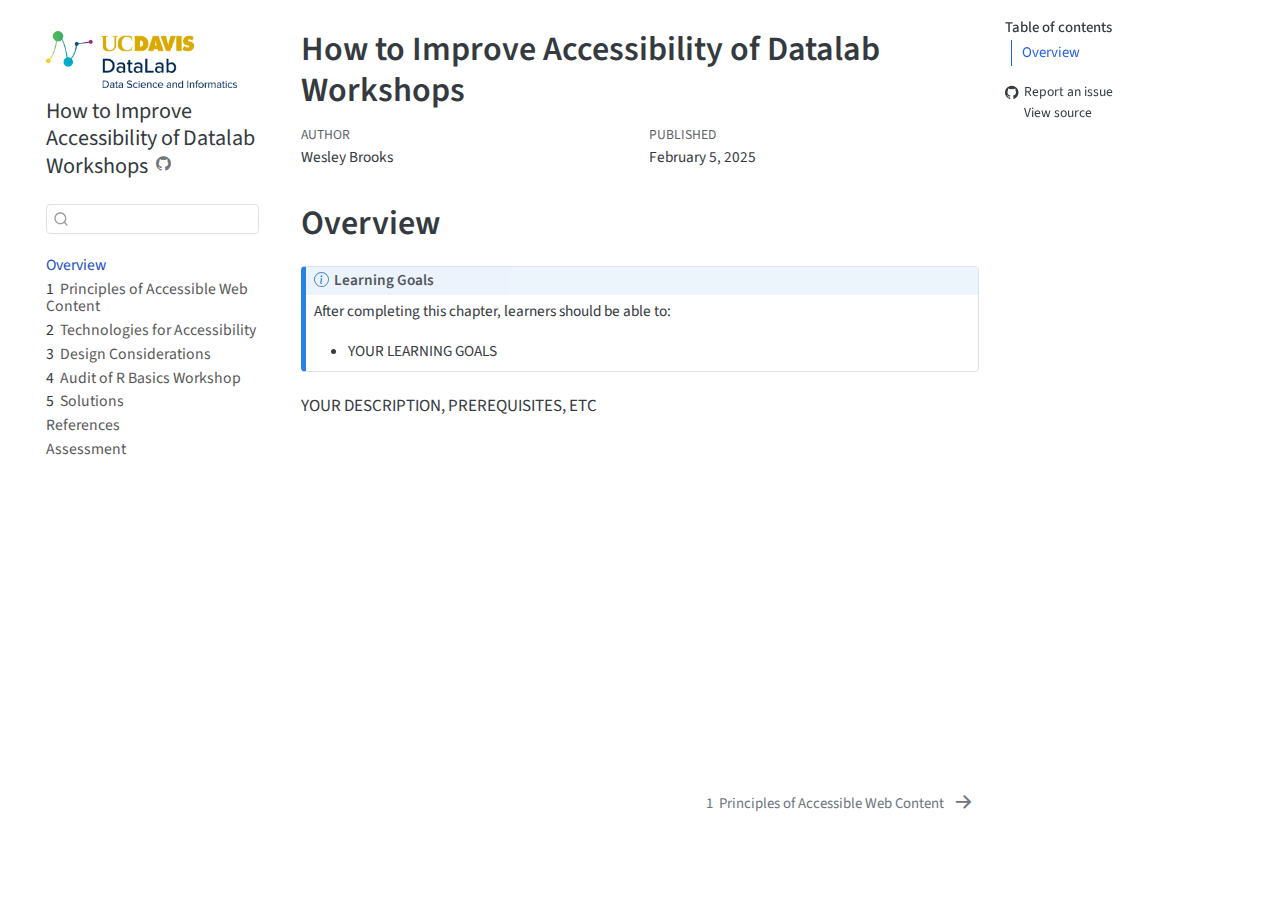
==== docs/index.html @ 793fce04 "completed a draft of the reader" ====
<!DOCTYPE html>
<html xmlns="http://www.w3.org/1999/xhtml" lang="en" xml:lang="en"><head>

<meta charset="utf-8">
<meta name="generator" content="quarto-1.6.40">

<meta name="viewport" content="width=device-width, initial-scale=1.0, user-scalable=yes">

<meta name="author" content="Wesley Brooks">
<meta name="dcterms.date" content="2025-02-05">

<title>How to Improve Accessibility of Datalab Workshops</title>
<style>
code{white-space: pre-wrap;}
span.smallcaps{font-variant: small-caps;}
div.columns{display: flex; gap: min(4vw, 1.5em);}
div.column{flex: auto; overflow-x: auto;}
div.hanging-indent{margin-left: 1.5em; text-indent: -1.5em;}
ul.task-list{list-style: none;}
ul.task-list li input[type="checkbox"] {
  width: 0.8em;
  margin: 0 0.8em 0.2em -1em; /* quarto-specific, see https://github.com/quarto-dev/quarto-cli/issues/4556 */ 
  vertical-align: middle;
}
</style>


<script src="site_libs/quarto-nav/quarto-nav.js"></script>
<script src="site_libs/quarto-nav/headroom.min.js"></script>
<script src="site_libs/clipboard/clipboard.min.js"></script>
<script src="site_libs/quarto-search/autocomplete.umd.js"></script>
<script src="site_libs/quarto-search/fuse.min.js"></script>
<script src="site_libs/quarto-search/quarto-search.js"></script>
<meta name="quarto:offset" content="./">
<link href="./chapters/01_principles.html" rel="next">
<script src="site_libs/quarto-html/quarto.js"></script>
<script src="site_libs/quarto-html/popper.min.js"></script>
<script src="site_libs/quarto-html/tippy.umd.min.js"></script>
<script src="site_libs/quarto-html/anchor.min.js"></script>
<link href="site_libs/quarto-html/tippy.css" rel="stylesheet">
<link href="site_libs/quarto-html/quarto-syntax-highlighting-549806ee2085284f45b00abea8c6df48.css" rel="stylesheet" id="quarto-text-highlighting-styles">
<script src="site_libs/bootstrap/bootstrap.min.js"></script>
<link href="site_libs/bootstrap/bootstrap-icons.css" rel="stylesheet">
<link href="site_libs/bootstrap/bootstrap-213acb23c76261678e0bc55413d360ca.min.css" rel="stylesheet" append-hash="true" id="quarto-bootstrap" data-mode="light">
<script id="quarto-search-options" type="application/json">{
  "location": "sidebar",
  "copy-button": false,
  "collapse-after": 3,
  "panel-placement": "start",
  "type": "textbox",
  "limit": 50,
  "keyboard-shortcut": [
    "f",
    "/",
    "s"
  ],
  "show-item-context": false,
  "language": {
    "search-no-results-text": "No results",
    "search-matching-documents-text": "matching documents",
    "search-copy-link-title": "Copy link to search",
    "search-hide-matches-text": "Hide additional matches",
    "search-more-match-text": "more match in this document",
    "search-more-matches-text": "more matches in this document",
    "search-clear-button-title": "Clear",
    "search-text-placeholder": "",
    "search-detached-cancel-button-title": "Cancel",
    "search-submit-button-title": "Submit",
    "search-label": "Search"
  }
}</script>


</head>

<body class="nav-sidebar floating">

<div id="quarto-search-results"></div>
  <header id="quarto-header" class="headroom fixed-top">
  <nav class="quarto-secondary-nav">
    <div class="container-fluid d-flex">
      <button type="button" class="quarto-btn-toggle btn" data-bs-toggle="collapse" role="button" data-bs-target=".quarto-sidebar-collapse-item" aria-controls="quarto-sidebar" aria-expanded="false" aria-label="Toggle sidebar navigation" onclick="if (window.quartoToggleHeadroom) { window.quartoToggleHeadroom(); }">
        <i class="bi bi-layout-text-sidebar-reverse"></i>
      </button>
        <nav class="quarto-page-breadcrumbs" aria-label="breadcrumb"><ol class="breadcrumb"><li class="breadcrumb-item"><a href="./index.html">Overview</a></li></ol></nav>
        <a class="flex-grow-1" role="navigation" data-bs-toggle="collapse" data-bs-target=".quarto-sidebar-collapse-item" aria-controls="quarto-sidebar" aria-expanded="false" aria-label="Toggle sidebar navigation" onclick="if (window.quartoToggleHeadroom) { window.quartoToggleHeadroom(); }">      
        </a>
      <button type="button" class="btn quarto-search-button" aria-label="Search" onclick="window.quartoOpenSearch();">
        <i class="bi bi-search"></i>
      </button>
    </div>
  </nav>
</header>
<!-- content -->
<div id="quarto-content" class="quarto-container page-columns page-rows-contents page-layout-article">
<!-- sidebar -->
  <nav id="quarto-sidebar" class="sidebar collapse collapse-horizontal quarto-sidebar-collapse-item sidebar-navigation floating overflow-auto">
    <div class="pt-lg-2 mt-2 text-left sidebar-header sidebar-header-stacked">
      <a href="https://datalab.ucdavis.edu/" class="sidebar-logo-link">
      <img src="./images/datalab-logo-full-color-rgb-1.png" alt="" class="sidebar-logo py-0 d-lg-inline d-none">
      </a>
    <div class="sidebar-title mb-0 py-0">
      <a href="./">How to Improve Accessibility of Datalab Workshops</a> 
        <div class="sidebar-tools-main">
    <a href="https://github.com/ucdavisdatalab/workshop_quarto_accessibility" title="Source Code" class="quarto-navigation-tool px-1" aria-label="Source Code"><i class="bi bi-github"></i></a>
</div>
    </div>
      </div>
        <div class="mt-2 flex-shrink-0 align-items-center">
        <div class="sidebar-search">
        <div id="quarto-search" class="" title="Search"></div>
        </div>
        </div>
    <div class="sidebar-menu-container"> 
    <ul class="list-unstyled mt-1">
        <li class="sidebar-item">
  <div class="sidebar-item-container"> 
  <a href="./index.html" class="sidebar-item-text sidebar-link active">
 <span class="menu-text">Overview</span></a>
  </div>
</li>
        <li class="sidebar-item">
  <div class="sidebar-item-container"> 
  <a href="./chapters/01_principles.html" class="sidebar-item-text sidebar-link">
 <span class="menu-text"><span class="chapter-number">1</span>&nbsp; <span class="chapter-title">Principles of Accessible Web Content</span></span></a>
  </div>
</li>
        <li class="sidebar-item">
  <div class="sidebar-item-container"> 
  <a href="./chapters/02_technologies.html" class="sidebar-item-text sidebar-link">
 <span class="menu-text"><span class="chapter-number">2</span>&nbsp; <span class="chapter-title">Technologies for Accessibility</span></span></a>
  </div>
</li>
        <li class="sidebar-item">
  <div class="sidebar-item-container"> 
  <a href="./chapters/03_design_considerations.html" class="sidebar-item-text sidebar-link">
 <span class="menu-text"><span class="chapter-number">3</span>&nbsp; <span class="chapter-title">Design Considerations</span></span></a>
  </div>
</li>
        <li class="sidebar-item">
  <div class="sidebar-item-container"> 
  <a href="./chapters/04_audit_of_r_basics.html" class="sidebar-item-text sidebar-link">
 <span class="menu-text"><span class="chapter-number">4</span>&nbsp; <span class="chapter-title">Audit of R Basics Workshop</span></span></a>
  </div>
</li>
        <li class="sidebar-item">
  <div class="sidebar-item-container"> 
  <a href="./chapters/05_solutions.html" class="sidebar-item-text sidebar-link">
 <span class="menu-text"><span class="chapter-number">5</span>&nbsp; <span class="chapter-title">Solutions</span></span></a>
  </div>
</li>
        <li class="sidebar-item">
  <div class="sidebar-item-container"> 
  <a href="./chapters/references.html" class="sidebar-item-text sidebar-link">
 <span class="menu-text">References</span></a>
  </div>
</li>
        <li class="sidebar-item">
  <div class="sidebar-item-container"> 
  <a href="./chapters/assessment.html" class="sidebar-item-text sidebar-link">
 <span class="menu-text">Assessment</span></a>
  </div>
</li>
    </ul>
    </div>
</nav>
<div id="quarto-sidebar-glass" class="quarto-sidebar-collapse-item" data-bs-toggle="collapse" data-bs-target=".quarto-sidebar-collapse-item"></div>
<!-- margin-sidebar -->
    <div id="quarto-margin-sidebar" class="sidebar margin-sidebar">
        <nav id="TOC" role="doc-toc" aria-label="contents of this chapter" class="toc-active">
        <h2 id="toc-title">Table of contents</h2>
     
    <ul>
    <li><a href="#overview" id="toc-overview" class="nav-link active" data-scroll-target="#overview">Overview</a></li>
    </ul>
  <div class="toc-actions"><ul><li><a href="https://github.com/ucdavisdatalab/workshop_quarto_accessibility/issues/new" class="toc-action"><i class="bi bi-github"></i>Report an issue</a></li><li><a href="https://github.com/ucdavisdatalab/workshop_quarto_accessibility/blob/main/index.qmd" class="toc-action"><i class="bi empty"></i>View source</a></li></ul></div></nav>
    </div>
<!-- main -->
<main class="content" id="quarto-document-content">

<header id="title-block-header" class="quarto-title-block default">
<div class="quarto-title">
<h1 class="title">How to Improve Accessibility of Datalab Workshops</h1>
</div>



<div class="quarto-title-meta">

    <div>
    <div class="quarto-title-meta-heading">Author</div>
    <div class="quarto-title-meta-contents">
             <p>Wesley Brooks </p>
          </div>
  </div>
    
    <div>
    <div class="quarto-title-meta-heading">Published</div>
    <div class="quarto-title-meta-contents">
      <p class="date">February 5, 2025</p>
    </div>
  </div>
  
    
  </div>
  


</header>


<section id="overview" class="level1 unnumbered">
<h1 class="unnumbered">Overview</h1>
<div class="callout callout-style-default callout-note callout-titled">
<div class="callout-header d-flex align-content-center">
<div class="callout-icon-container">
<i class="callout-icon"></i>
</div>
<div class="callout-title-container flex-fill">
Learning Goals
</div>
</div>
<div class="callout-body-container callout-body">
<p>After completing this chapter, learners should be able to:</p>
<ul>
<li>YOUR LEARNING GOALS</li>
</ul>
</div>
</div>
<p>YOUR DESCRIPTION, PREREQUISITES, ETC</p>


</section>

</main> <!-- /main -->
<script id="quarto-html-after-body" type="application/javascript">
window.document.addEventListener("DOMContentLoaded", function (event) {
  const toggleBodyColorMode = (bsSheetEl) => {
    const mode = bsSheetEl.getAttribute("data-mode");
    const bodyEl = window.document.querySelector("body");
    if (mode === "dark") {
      bodyEl.classList.add("quarto-dark");
      bodyEl.classList.remove("quarto-light");
    } else {
      bodyEl.classList.add("quarto-light");
      bodyEl.classList.remove("quarto-dark");
    }
  }
  const toggleBodyColorPrimary = () => {
    const bsSheetEl = window.document.querySelector("link#quarto-bootstrap");
    if (bsSheetEl) {
      toggleBodyColorMode(bsSheetEl);
    }
  }
  toggleBodyColorPrimary();  
  const icon = "";
  const anchorJS = new window.AnchorJS();
  anchorJS.options = {
    placement: 'right',
    icon: icon
  };
  anchorJS.add('.anchored');
  const isCodeAnnotation = (el) => {
    for (const clz of el.classList) {
      if (clz.startsWith('code-annotation-')) {                     
        return true;
      }
    }
    return false;
  }
  const onCopySuccess = function(e) {
    // button target
    const button = e.trigger;
    // don't keep focus
    button.blur();
    // flash "checked"
    button.classList.add('code-copy-button-checked');
    var currentTitle = button.getAttribute("title");
    button.setAttribute("title", "Copied!");
    let tooltip;
    if (window.bootstrap) {
      button.setAttribute("data-bs-toggle", "tooltip");
      button.setAttribute("data-bs-placement", "left");
      button.setAttribute("data-bs-title", "Copied!");
      tooltip = new bootstrap.Tooltip(button, 
        { trigger: "manual", 
          customClass: "code-copy-button-tooltip",
          offset: [0, -8]});
      tooltip.show();    
    }
    setTimeout(function() {
      if (tooltip) {
        tooltip.hide();
        button.removeAttribute("data-bs-title");
        button.removeAttribute("data-bs-toggle");
        button.removeAttribute("data-bs-placement");
      }
      button.setAttribute("title", currentTitle);
      button.classList.remove('code-copy-button-checked');
    }, 1000);
    // clear code selection
    e.clearSelection();
  }
  const getTextToCopy = function(trigger) {
      const codeEl = trigger.previousElementSibling.cloneNode(true);
      for (const childEl of codeEl.children) {
        if (isCodeAnnotation(childEl)) {
          childEl.remove();
        }
      }
      return codeEl.innerText;
  }
  const clipboard = new window.ClipboardJS('.code-copy-button:not([data-in-quarto-modal])', {
    text: getTextToCopy
  });
  clipboard.on('success', onCopySuccess);
  if (window.document.getElementById('quarto-embedded-source-code-modal')) {
    const clipboardModal = new window.ClipboardJS('.code-copy-button[data-in-quarto-modal]', {
      text: getTextToCopy,
      container: window.document.getElementById('quarto-embedded-source-code-modal')
    });
    clipboardModal.on('success', onCopySuccess);
  }
    var localhostRegex = new RegExp(/^(?:http|https):\/\/localhost\:?[0-9]*\//);
    var mailtoRegex = new RegExp(/^mailto:/);
      var filterRegex = new RegExp('/' + window.location.host + '/');
    var isInternal = (href) => {
        return filterRegex.test(href) || localhostRegex.test(href) || mailtoRegex.test(href);
    }
    // Inspect non-navigation links and adorn them if external
 	var links = window.document.querySelectorAll('a[href]:not(.nav-link):not(.navbar-brand):not(.toc-action):not(.sidebar-link):not(.sidebar-item-toggle):not(.pagination-link):not(.no-external):not([aria-hidden]):not(.dropdown-item):not(.quarto-navigation-tool):not(.about-link)');
    for (var i=0; i<links.length; i++) {
      const link = links[i];
      if (!isInternal(link.href)) {
        // undo the damage that might have been done by quarto-nav.js in the case of
        // links that we want to consider external
        if (link.dataset.originalHref !== undefined) {
          link.href = link.dataset.originalHref;
        }
      }
    }
  function tippyHover(el, contentFn, onTriggerFn, onUntriggerFn) {
    const config = {
      allowHTML: true,
      maxWidth: 500,
      delay: 100,
      arrow: false,
      appendTo: function(el) {
          return el.parentElement;
      },
      interactive: true,
      interactiveBorder: 10,
      theme: 'quarto',
      placement: 'bottom-start',
    };
    if (contentFn) {
      config.content = contentFn;
    }
    if (onTriggerFn) {
      config.onTrigger = onTriggerFn;
    }
    if (onUntriggerFn) {
      config.onUntrigger = onUntriggerFn;
    }
    window.tippy(el, config); 
  }
  const noterefs = window.document.querySelectorAll('a[role="doc-noteref"]');
  for (var i=0; i<noterefs.length; i++) {
    const ref = noterefs[i];
    tippyHover(ref, function() {
      // use id or data attribute instead here
      let href = ref.getAttribute('data-footnote-href') || ref.getAttribute('href');
      try { href = new URL(href).hash; } catch {}
      const id = href.replace(/^#\/?/, "");
      const note = window.document.getElementById(id);
      if (note) {
        return note.innerHTML;
      } else {
        return "";
      }
    });
  }
  const xrefs = window.document.querySelectorAll('a.quarto-xref');
  const processXRef = (id, note) => {
    // Strip column container classes
    const stripColumnClz = (el) => {
      el.classList.remove("page-full", "page-columns");
      if (el.children) {
        for (const child of el.children) {
          stripColumnClz(child);
        }
      }
    }
    stripColumnClz(note)
    if (id === null || id.startsWith('sec-')) {
      // Special case sections, only their first couple elements
      const container = document.createElement("div");
      if (note.children && note.children.length > 2) {
        container.appendChild(note.children[0].cloneNode(true));
        for (let i = 1; i < note.children.length; i++) {
          const child = note.children[i];
          if (child.tagName === "P" && child.innerText === "") {
            continue;
          } else {
            container.appendChild(child.cloneNode(true));
            break;
          }
        }
        if (window.Quarto?.typesetMath) {
          window.Quarto.typesetMath(container);
        }
        return container.innerHTML
      } else {
        if (window.Quarto?.typesetMath) {
          window.Quarto.typesetMath(note);
        }
        return note.innerHTML;
      }
    } else {
      // Remove any anchor links if they are present
      const anchorLink = note.querySelector('a.anchorjs-link');
      if (anchorLink) {
        anchorLink.remove();
      }
      if (window.Quarto?.typesetMath) {
        window.Quarto.typesetMath(note);
      }
      if (note.classList.contains("callout")) {
        return note.outerHTML;
      } else {
        return note.innerHTML;
      }
    }
  }
  for (var i=0; i<xrefs.length; i++) {
    const xref = xrefs[i];
    tippyHover(xref, undefined, function(instance) {
      instance.disable();
      let url = xref.getAttribute('href');
      let hash = undefined; 
      if (url.startsWith('#')) {
        hash = url;
      } else {
        try { hash = new URL(url).hash; } catch {}
      }
      if (hash) {
        const id = hash.replace(/^#\/?/, "");
        const note = window.document.getElementById(id);
        if (note !== null) {
          try {
            const html = processXRef(id, note.cloneNode(true));
            instance.setContent(html);
          } finally {
            instance.enable();
            instance.show();
          }
        } else {
          // See if we can fetch this
          fetch(url.split('#')[0])
          .then(res => res.text())
          .then(html => {
            const parser = new DOMParser();
            const htmlDoc = parser.parseFromString(html, "text/html");
            const note = htmlDoc.getElementById(id);
            if (note !== null) {
              const html = processXRef(id, note);
              instance.setContent(html);
            } 
          }).finally(() => {
            instance.enable();
            instance.show();
          });
        }
      } else {
        // See if we can fetch a full url (with no hash to target)
        // This is a special case and we should probably do some content thinning / targeting
        fetch(url)
        .then(res => res.text())
        .then(html => {
          const parser = new DOMParser();
          const htmlDoc = parser.parseFromString(html, "text/html");
          const note = htmlDoc.querySelector('main.content');
          if (note !== null) {
            // This should only happen for chapter cross references
            // (since there is no id in the URL)
            // remove the first header
            if (note.children.length > 0 && note.children[0].tagName === "HEADER") {
              note.children[0].remove();
            }
            const html = processXRef(null, note);
            instance.setContent(html);
          } 
        }).finally(() => {
          instance.enable();
          instance.show();
        });
      }
    }, function(instance) {
    });
  }
      let selectedAnnoteEl;
      const selectorForAnnotation = ( cell, annotation) => {
        let cellAttr = 'data-code-cell="' + cell + '"';
        let lineAttr = 'data-code-annotation="' +  annotation + '"';
        const selector = 'span[' + cellAttr + '][' + lineAttr + ']';
        return selector;
      }
      const selectCodeLines = (annoteEl) => {
        const doc = window.document;
        const targetCell = annoteEl.getAttribute("data-target-cell");
        const targetAnnotation = annoteEl.getAttribute("data-target-annotation");
        const annoteSpan = window.document.querySelector(selectorForAnnotation(targetCell, targetAnnotation));
        const lines = annoteSpan.getAttribute("data-code-lines").split(",");
        const lineIds = lines.map((line) => {
          return targetCell + "-" + line;
        })
        let top = null;
        let height = null;
        let parent = null;
        if (lineIds.length > 0) {
            //compute the position of the single el (top and bottom and make a div)
            const el = window.document.getElementById(lineIds[0]);
            top = el.offsetTop;
            height = el.offsetHeight;
            parent = el.parentElement.parentElement;
          if (lineIds.length > 1) {
            const lastEl = window.document.getElementById(lineIds[lineIds.length - 1]);
            const bottom = lastEl.offsetTop + lastEl.offsetHeight;
            height = bottom - top;
          }
          if (top !== null && height !== null && parent !== null) {
            // cook up a div (if necessary) and position it 
            let div = window.document.getElementById("code-annotation-line-highlight");
            if (div === null) {
              div = window.document.createElement("div");
              div.setAttribute("id", "code-annotation-line-highlight");
              div.style.position = 'absolute';
              parent.appendChild(div);
            }
            div.style.top = top - 2 + "px";
            div.style.height = height + 4 + "px";
            div.style.left = 0;
            let gutterDiv = window.document.getElementById("code-annotation-line-highlight-gutter");
            if (gutterDiv === null) {
              gutterDiv = window.document.createElement("div");
              gutterDiv.setAttribute("id", "code-annotation-line-highlight-gutter");
              gutterDiv.style.position = 'absolute';
              const codeCell = window.document.getElementById(targetCell);
              const gutter = codeCell.querySelector('.code-annotation-gutter');
              gutter.appendChild(gutterDiv);
            }
            gutterDiv.style.top = top - 2 + "px";
            gutterDiv.style.height = height + 4 + "px";
          }
          selectedAnnoteEl = annoteEl;
        }
      };
      const unselectCodeLines = () => {
        const elementsIds = ["code-annotation-line-highlight", "code-annotation-line-highlight-gutter"];
        elementsIds.forEach((elId) => {
          const div = window.document.getElementById(elId);
          if (div) {
            div.remove();
          }
        });
        selectedAnnoteEl = undefined;
      };
        // Handle positioning of the toggle
    window.addEventListener(
      "resize",
      throttle(() => {
        elRect = undefined;
        if (selectedAnnoteEl) {
          selectCodeLines(selectedAnnoteEl);
        }
      }, 10)
    );
    function throttle(fn, ms) {
    let throttle = false;
    let timer;
      return (...args) => {
        if(!throttle) { // first call gets through
            fn.apply(this, args);
            throttle = true;
        } else { // all the others get throttled
            if(timer) clearTimeout(timer); // cancel #2
            timer = setTimeout(() => {
              fn.apply(this, args);
              timer = throttle = false;
            }, ms);
        }
      };
    }
      // Attach click handler to the DT
      const annoteDls = window.document.querySelectorAll('dt[data-target-cell]');
      for (const annoteDlNode of annoteDls) {
        annoteDlNode.addEventListener('click', (event) => {
          const clickedEl = event.target;
          if (clickedEl !== selectedAnnoteEl) {
            unselectCodeLines();
            const activeEl = window.document.querySelector('dt[data-target-cell].code-annotation-active');
            if (activeEl) {
              activeEl.classList.remove('code-annotation-active');
            }
            selectCodeLines(clickedEl);
            clickedEl.classList.add('code-annotation-active');
          } else {
            // Unselect the line
            unselectCodeLines();
            clickedEl.classList.remove('code-annotation-active');
          }
        });
      }
  const findCites = (el) => {
    const parentEl = el.parentElement;
    if (parentEl) {
      const cites = parentEl.dataset.cites;
      if (cites) {
        return {
          el,
          cites: cites.split(' ')
        };
      } else {
        return findCites(el.parentElement)
      }
    } else {
      return undefined;
    }
  };
  var bibliorefs = window.document.querySelectorAll('a[role="doc-biblioref"]');
  for (var i=0; i<bibliorefs.length; i++) {
    const ref = bibliorefs[i];
    const citeInfo = findCites(ref);
    if (citeInfo) {
      tippyHover(citeInfo.el, function() {
        var popup = window.document.createElement('div');
        citeInfo.cites.forEach(function(cite) {
          var citeDiv = window.document.createElement('div');
          citeDiv.classList.add('hanging-indent');
          citeDiv.classList.add('csl-entry');
          var biblioDiv = window.document.getElementById('ref-' + cite);
          if (biblioDiv) {
            citeDiv.innerHTML = biblioDiv.innerHTML;
          }
          popup.appendChild(citeDiv);
        });
        return popup.innerHTML;
      });
    }
  }
});
</script>
<nav class="page-navigation">
  <div class="nav-page nav-page-previous">
  </div>
  <div class="nav-page nav-page-next">
      <a href="./chapters/01_principles.html" class="pagination-link" aria-label="Principles of Accessible Web Content">
        <span class="nav-page-text"><span class="chapter-number">1</span>&nbsp; <span class="chapter-title">Principles of Accessible Web Content</span></span> <i class="bi bi-arrow-right-short"></i>
      </a>
  </div>
</nav>
</div> <!-- /content -->




<footer class="footer"><div class="nav-footer"><div class="nav-footer-center"><div class="toc-actions d-sm-block d-md-none"><ul><li><a href="https://github.com/ucdavisdatalab/workshop_quarto_accessibility/issues/new" class="toc-action"><i class="bi bi-github"></i>Report an issue</a></li><li><a href="https://github.com/ucdavisdatalab/workshop_quarto_accessibility/blob/main/index.qmd" class="toc-action"><i class="bi empty"></i>View source</a></li></ul></div></div></div></footer></body></html>
---- docs/site_libs/quarto-html/tippy.css ----
.tippy-box[data-animation=fade][data-state=hidden]{opacity:0}[data-tippy-root]{max-width:calc(100vw - 10px)}.tippy-box{position:relative;background-color:#333;color:#fff;border-radius:4px;font-size:14px;line-height:1.4;white-space:normal;outline:0;transition-property:transform,visibility,opacity}.tippy-box[data-placement^=top]>.tippy-arrow{bottom:0}.tippy-box[data-placement^=top]>.tippy-arrow:before{bottom:-7px;left:0;border-width:8px 8px 0;border-top-color:initial;transform-origin:center top}.tippy-box[data-placement^=bottom]>.tippy-arrow{top:0}.tippy-box[data-placement^=bottom]>.tippy-arrow:before{top:-7px;left:0;border-width:0 8px 8px;border-bottom-color:initial;transform-origin:center bottom}.tippy-box[data-placement^=left]>.tippy-arrow{right:0}.tippy-box[data-placement^=left]>.tippy-arrow:before{border-width:8px 0 8px 8px;border-left-color:initial;right:-7px;transform-origin:center left}.tippy-box[data-placement^=right]>.tippy-arrow{left:0}.tippy-box[data-placement^=right]>.tippy-arrow:before{left:-7px;border-width:8px 8px 8px 0;border-right-color:initial;transform-origin:center right}.tippy-box[data-inertia][data-state=visible]{transition-timing-function:cubic-bezier(.54,1.5,.38,1.11)}.tippy-arrow{width:16px;height:16px;color:#333}.tippy-arrow:before{content:"";position:absolute;border-color:transparent;border-style:solid}.tippy-content{position:relative;padding:5px 9px;z-index:1}
---- docs/site_libs/quarto-html/quarto-syntax-highlighting-549806ee2085284f45b00abea8c6df48.css ----
/* quarto syntax highlight colors */
:root {
  --quarto-hl-ot-color: #003B4F;
  --quarto-hl-at-color: #657422;
  --quarto-hl-ss-color: #20794D;
  --quarto-hl-an-color: #5E5E5E;
  --quarto-hl-fu-color: #4758AB;
  --quarto-hl-st-color: #20794D;
  --quarto-hl-cf-color: #003B4F;
  --quarto-hl-op-color: #5E5E5E;
  --quarto-hl-er-color: #AD0000;
  --quarto-hl-bn-color: #AD0000;
  --quarto-hl-al-color: #AD0000;
  --quarto-hl-va-color: #111111;
  --quarto-hl-bu-color: inherit;
  --quarto-hl-ex-color: inherit;
  --quarto-hl-pp-color: #AD0000;
  --quarto-hl-in-color: #5E5E5E;
  --quarto-hl-vs-color: #20794D;
  --quarto-hl-wa-color: #5E5E5E;
  --quarto-hl-do-color: #5E5E5E;
  --quarto-hl-im-color: #00769E;
  --quarto-hl-ch-color: #20794D;
  --quarto-hl-dt-color: #AD0000;
  --quarto-hl-fl-color: #AD0000;
  --quarto-hl-co-color: #5E5E5E;
  --quarto-hl-cv-color: #5E5E5E;
  --quarto-hl-cn-color: #8f5902;
  --quarto-hl-sc-color: #5E5E5E;
  --quarto-hl-dv-color: #AD0000;
  --quarto-hl-kw-color: #003B4F;
}

/* other quarto variables */
:root {
  --quarto-font-monospace: SFMono-Regular, Menlo, Monaco, Consolas, "Liberation Mono", "Courier New", monospace;
}

pre > code.sourceCode > span {
  color: #003B4F;
}

code span {
  color: #003B4F;
}

code.sourceCode > span {
  color: #003B4F;
}

div.sourceCode,
div.sourceCode pre.sourceCode {
  color: #003B4F;
}

code span.ot {
  color: #003B4F;
  font-style: inherit;
}

code span.at {
  color: #657422;
  font-style: inherit;
}

code span.ss {
  color: #20794D;
  font-style: inherit;
}

code span.an {
  color: #5E5E5E;
  font-style: inherit;
}

code span.fu {
  color: #4758AB;
  font-style: inherit;
}

code span.st {
  color: #20794D;
  font-style: inherit;
}

code span.cf {
  color: #003B4F;
  font-weight: bold;
  font-style: inherit;
}

code span.op {
  color: #5E5E5E;
  font-style: inherit;
}

code span.er {
  color: #AD0000;
  font-style: inherit;
}

code span.bn {
  color: #AD0000;
  font-style: inherit;
}

code span.al {
  color: #AD0000;
  font-style: inherit;
}

code span.va {
  color: #111111;
  font-style: inherit;
}

code span.bu {
  font-style: inherit;
}

code span.ex {
  font-style: inherit;
}

code span.pp {
  color: #AD0000;
  font-style: inherit;
}

code span.in {
  color: #5E5E5E;
  font-style: inherit;
}

code span.vs {
  color: #20794D;
  font-style: inherit;
}

code span.wa {
  color: #5E5E5E;
  font-style: italic;
}

code span.do {
  color: #5E5E5E;
  font-style: italic;
}

code span.im {
  color: #00769E;
  font-style: inherit;
}

code span.ch {
  color: #20794D;
  font-style: inherit;
}

code span.dt {
  color: #AD0000;
  font-style: inherit;
}

code span.fl {
  color: #AD0000;
  font-style: inherit;
}

code span.co {
  color: #5E5E5E;
  font-style: inherit;
}

code span.cv {
  color: #5E5E5E;
  font-style: italic;
}

code span.cn {
  color: #8f5902;
  font-style: inherit;
}

code span.sc {
  color: #5E5E5E;
  font-style: inherit;
}

code span.dv {
  color: #AD0000;
  font-style: inherit;
}

code span.kw {
  color: #003B4F;
  font-weight: bold;
  font-style: inherit;
}

.prevent-inlining {
  content: "</";
}

/*# sourceMappingURL=ae99138f4fbc2fb4c9f5e5cd69c22459.css.map */
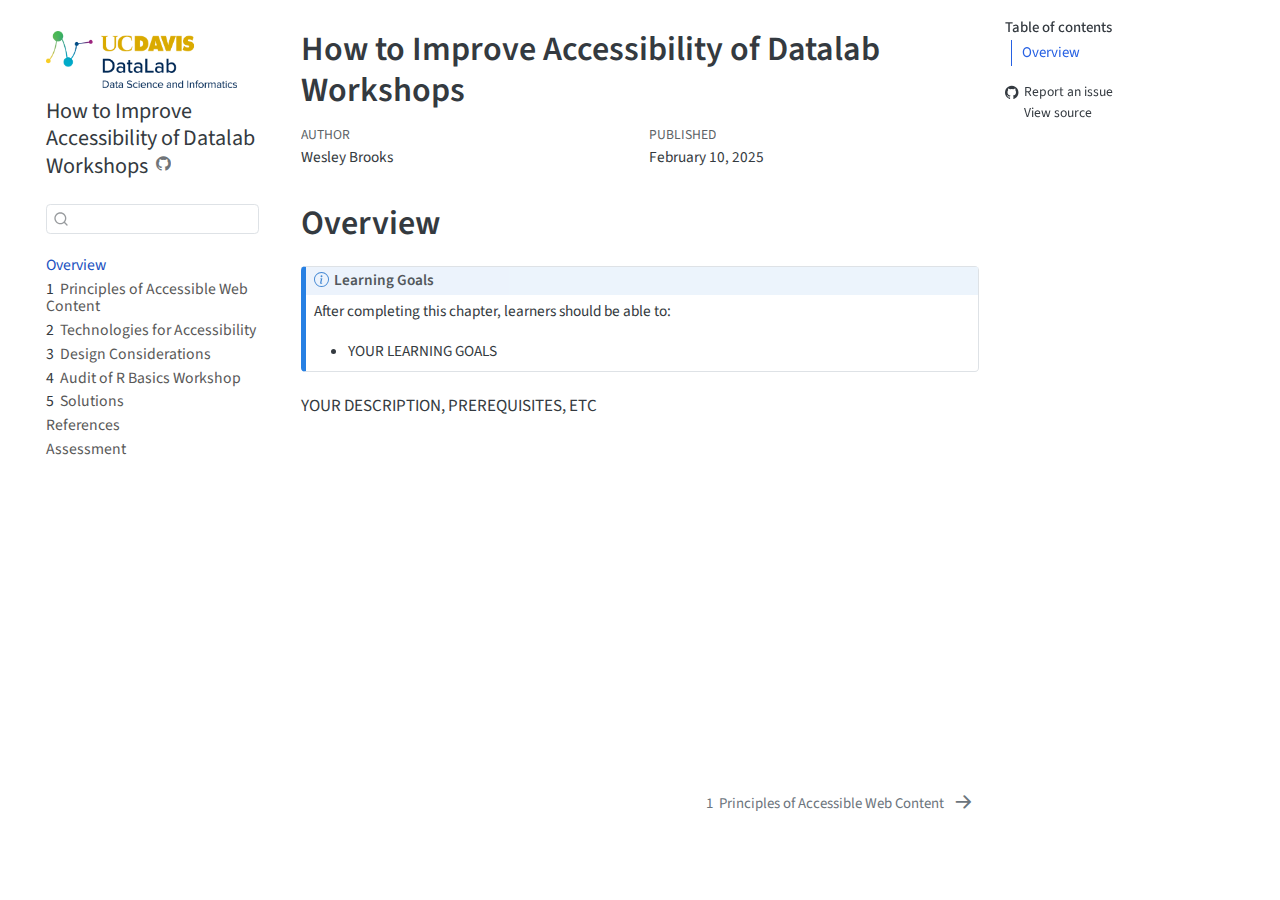
==== commit 4267139c: "fixed image addresses" ====
--- a/docs/index.html
+++ b/docs/index.html
@@ -7,7 +7,7 @@
 <meta name="viewport" content="width=device-width, initial-scale=1.0, user-scalable=yes">
 
 <meta name="author" content="Wesley Brooks">
-<meta name="dcterms.date" content="2025-02-05">
+<meta name="dcterms.date" content="2025-02-10">
 
 <title>How to Improve Accessibility of Datalab Workshops</title>
 <style>
@@ -197,7 +197,7 @@
     <div>
     <div class="quarto-title-meta-heading">Published</div>
     <div class="quarto-title-meta-contents">
-      <p class="date">February 5, 2025</p>
+      <p class="date">February 10, 2025</p>
     </div>
   </div>
   
